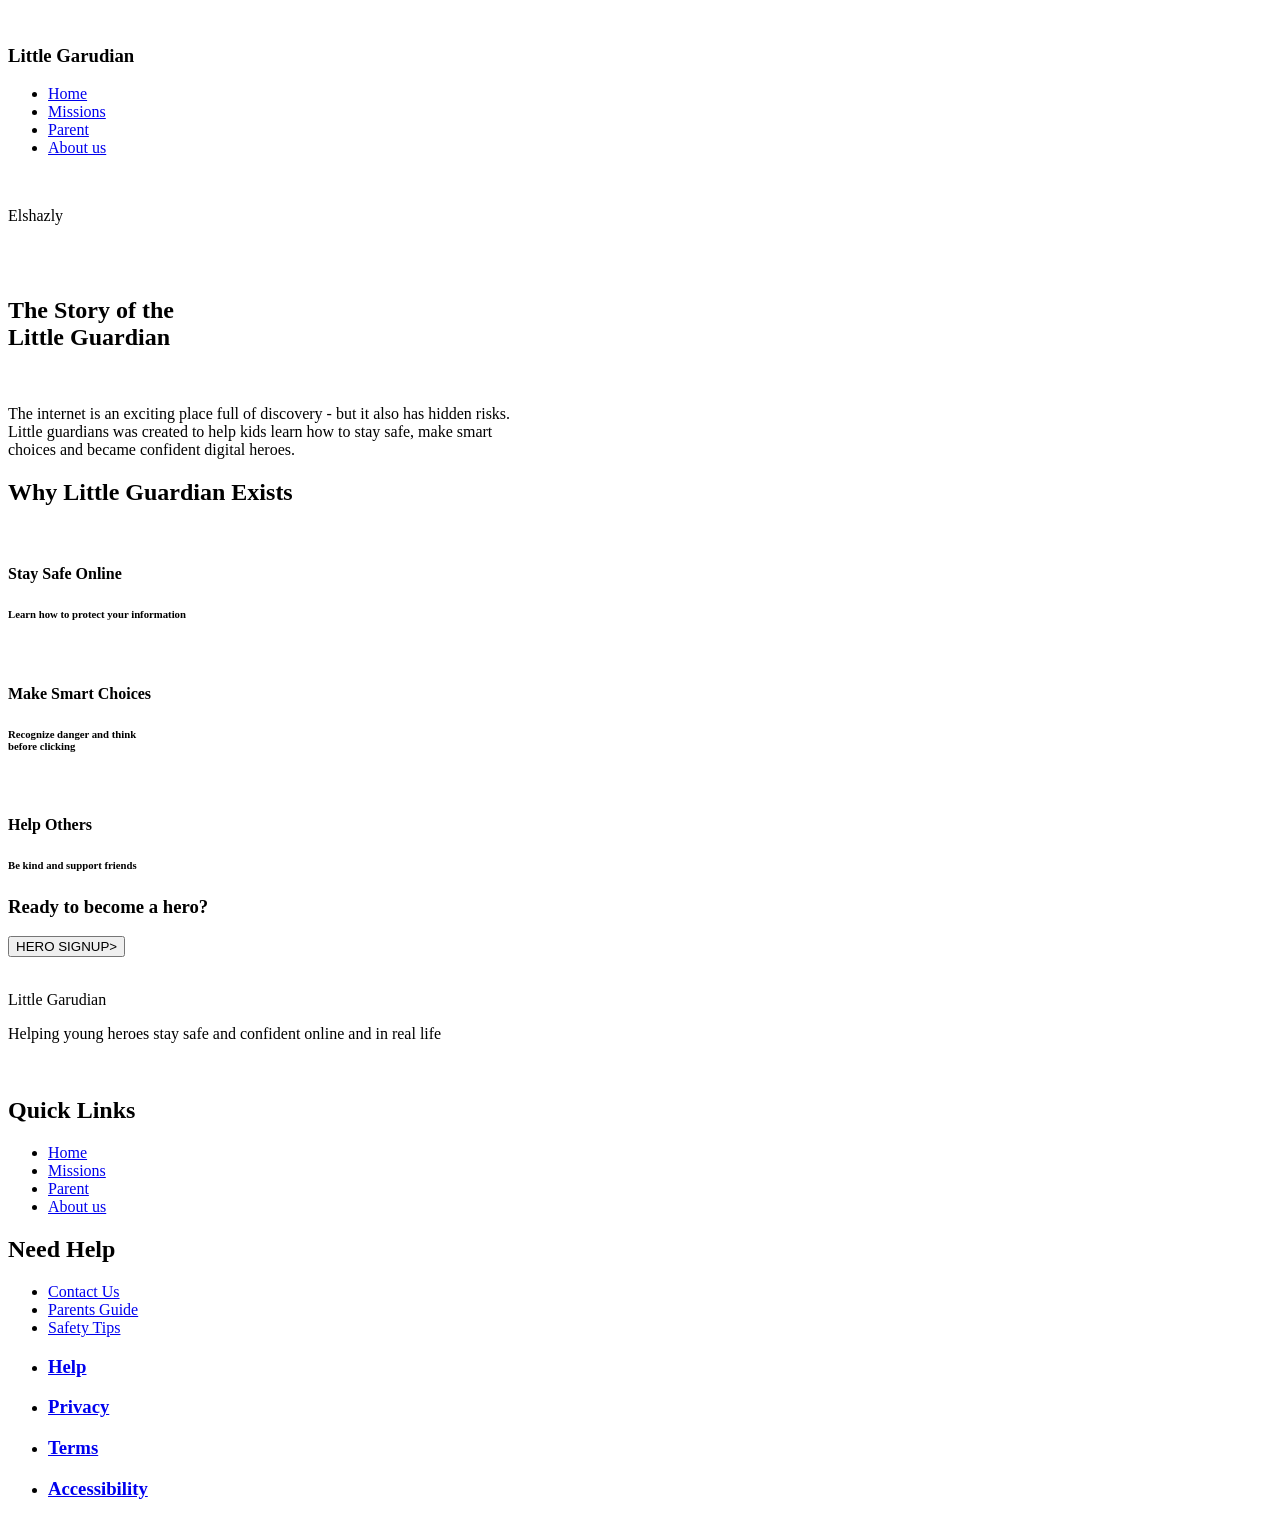
==== aboutus.html @ cb8357ef "Add files via upload" ====
<!DOCTYPE html>
<html lang="en">
<head>
    <meta charset="UTF-8">
    <meta name="viewport" content="width=device-width, initial-scale=1.0">
    <title>About Us</title>
    <link rel="stylesheet" href="CSS/style.css">
</head>


<body>
  <header>
            <div id="logo">
                <img src="image/Ellipse 14.png" width="50px" alt="">
                <h3>Little Garudian</h3>
            </div>

            <nav>
                <ul>
                    <li><a href="index.html" id="home">Home</a></li>
                    <li><a href="missions.html" id="missions">Missions</a></li>
                    <li><a href="Parent.html" id="parent">Parent</a></li>
                    <li><a href="aboutus.html" id="about">About us</a></li>
                </ul>
            </nav>

            <div id="profile">
                <img src="image/Ellipse 8.png" width="40px" alt="">
                <p>Elshazly</p>
                <img src="image/Rectangle 76.png" width="40px" alt="">
            </div>
        </header>

  <section id="one">
    <div id="title"> 
      <img src="image/webdesigncharaters 1.png" alt="" height="320px">
      <h1 id="yellow">The Story of the <br> Little Guardian</h1>
      <img src="image/girlwebdesign.png" alt="" height="330px">
    </div>
    <p id="white"> The internet is an exciting place full of discovery - but it also has hidden risks. <br>
    Little guardians was created to help kids learn how to stay safe, make smart <br> choices
    and became confident digital heroes.</p>
  </section>

  <section id="two">
    <h2 id="white">Why Little Guardian Exists</h2>
    <div id="twop">
      <div id="sec1">
        <img src="image/shield icon.png" alt="" height="90px"> 
        <h4 id="white">Stay Safe Online</h4> 
        <h6 id="white">Learn how to protect your information</h6>
      </div>

      <div id="sec2">
        <img src="image/light bulb icon.png" alt="" height="90px">
        <h4 id="white">Make Smart Choices</h4> 
        <h6 id="white">Recognize danger and think <br> before clicking</h6>
      </div>

      <div id="sec3">
        <img src="image/heart icon.png" alt="" height="80px">
        <h4 id="white">Help Others</h4> 
        <h6 id="white">Be kind and support friends</h6>
      </div>
    </div>
    
  </section>

  <section id="three">
    <h3 id="white">Ready to become a hero?</h3>
    <button>HERO SIGNUP></button>
  </section>

<footer>
            <div>
                <img src="image/Ellipse 14.png" width="50px" alt="">
                <p>Little Garudian</p>
                <p>Helping young heroes stay safe and confident online and in real life</p>

                <div>
                    <a href="#"><img src="image/instagram.png" width="35px" alt=""></a>
                    <a href="#"><img src="image/whatsapp.png" width="35px" alt=""></a>
                    <a href="#"><img src="image/mail.png" width="35px" alt=""></a>
                </div>
            </div>

            <div>
                <h2>Quick Links</h2>
                <ul>
                    <li><a href="#">Home</a></li>
                    <li><a href="#">Missions</a></li>
                    <li><a href="#">Parent</a></li>
                    <li><a href="#">About us</a></li>
                </ul>
            </div>

            <div>
                <h2>Need Help</h2>
                <ul>
                    <li><a href="#">Contact Us</a></li>
                    <li><a href="#">Parents Guide</a></li>
                    <li><a href="#">Safety Tips</a></li>
                </ul>
            </div>

            <div>
                <ul>
                    <li><a href="#"><h3>Help</h3></a></li>
                    <li><a href="#"><h3>Privacy</h3></a></li>
                    <li><a href="#"><h3>Terms</h3></a></li>
                    <li><a href="#"><h3>Accessibility</h3></a></li>
                    
                </ul>
            </div>
        </footer>
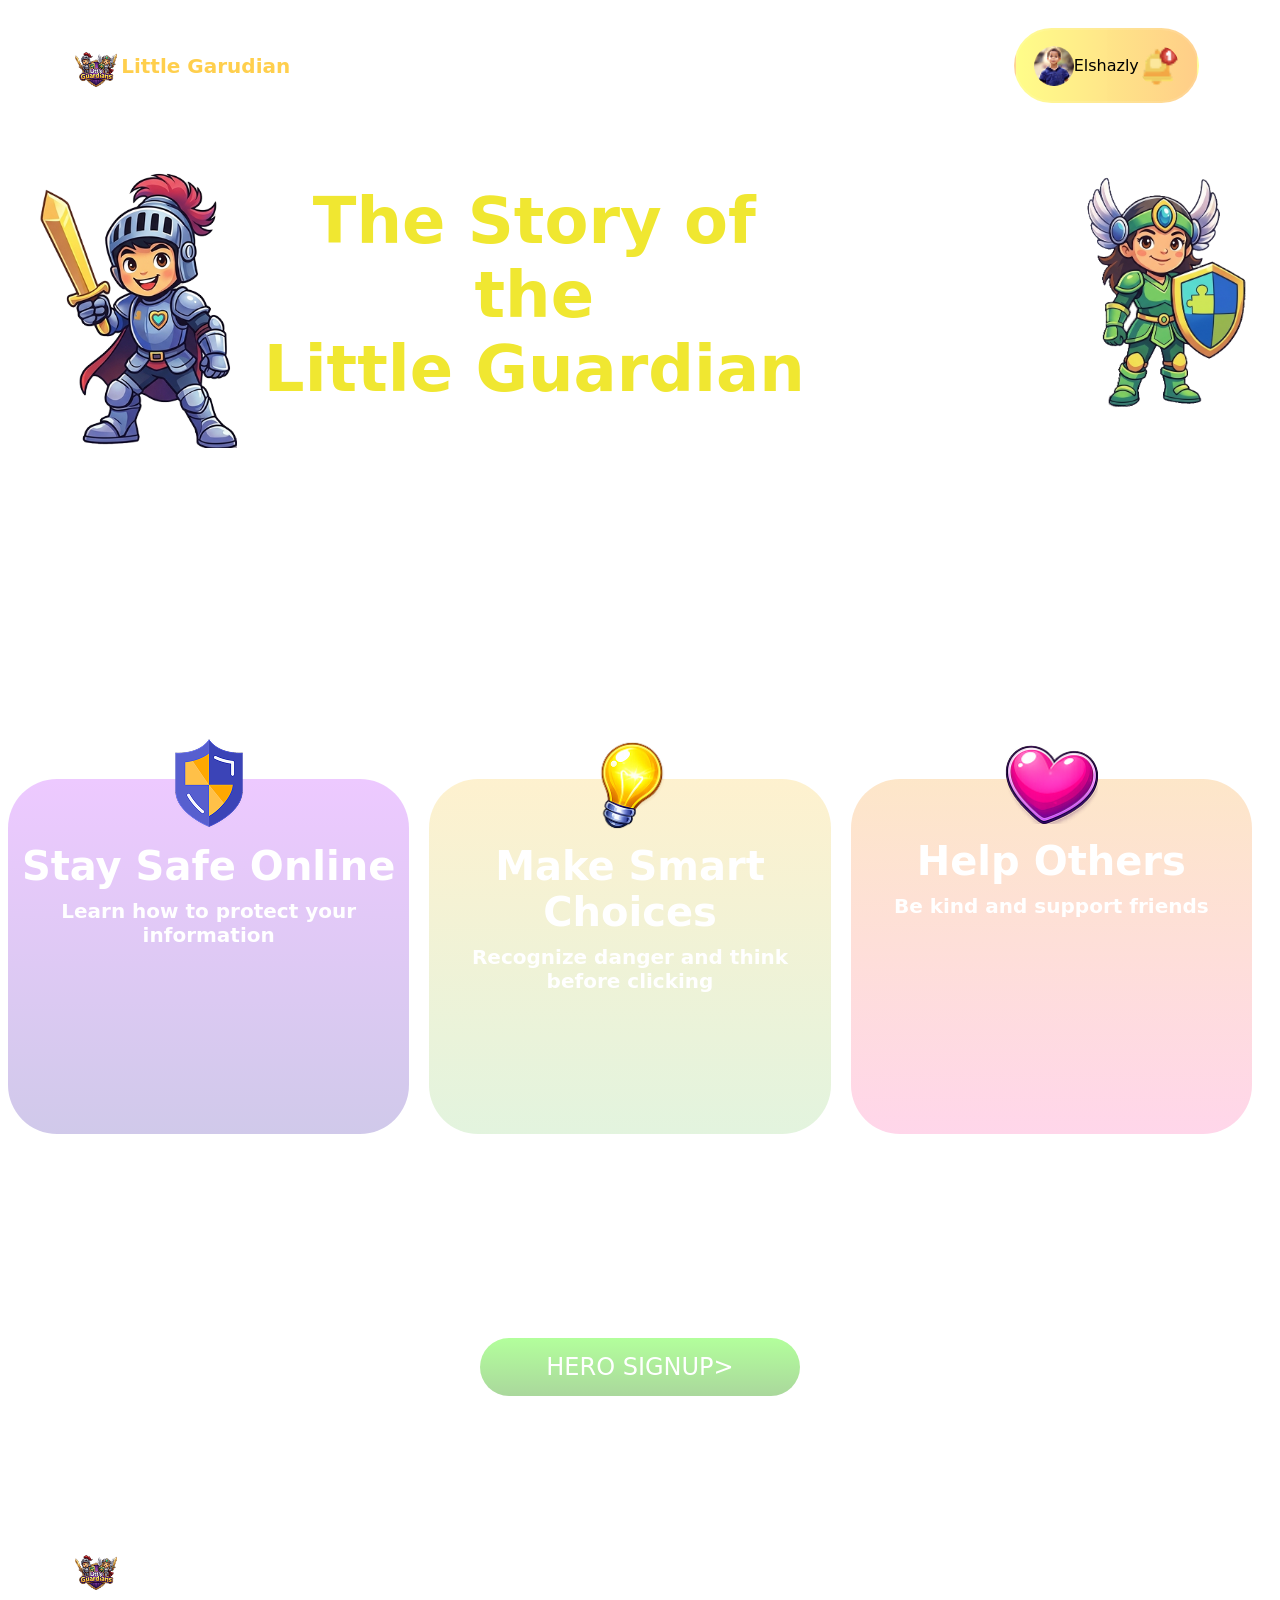
==== commit 254fa8a9: "Update aboutus.html" ====
--- a/aboutus.html
+++ b/aboutus.html
@@ -4,14 +4,14 @@
     <meta charset="UTF-8">
     <meta name="viewport" content="width=device-width, initial-scale=1.0">
     <title>About Us</title>
-    <link rel="stylesheet" href="CSS/style.css">
+    <link rel="stylesheet" href="style.css">
 </head>
 
 
 <body>
   <header>
             <div id="logo">
-                <img src="image/Ellipse 14.png" width="50px" alt="">
+                <img src="Ellipse 14.png" width="50px" alt="">
                 <h3>Little Garudian</h3>
             </div>
 
@@ -25,17 +25,17 @@
             </nav>
 
             <div id="profile">
-                <img src="image/Ellipse 8.png" width="40px" alt="">
+                <img src="Ellipse 8.png" width="40px" alt="">
                 <p>Elshazly</p>
-                <img src="image/Rectangle 76.png" width="40px" alt="">
+                <img src="Rectangle 76.png" width="40px" alt="">
             </div>
         </header>
 
   <section id="one">
     <div id="title"> 
-      <img src="image/webdesigncharaters 1.png" alt="" height="320px">
+      <img src="webdesigncharaters 1.png" alt="" height="320px">
       <h1 id="yellow">The Story of the <br> Little Guardian</h1>
-      <img src="image/girlwebdesign.png" alt="" height="330px">
+      <img src="girlwebdesign.png" alt="" height="330px">
     </div>
     <p id="white"> The internet is an exciting place full of discovery - but it also has hidden risks. <br>
     Little guardians was created to help kids learn how to stay safe, make smart <br> choices
@@ -46,19 +46,19 @@
     <h2 id="white">Why Little Guardian Exists</h2>
     <div id="twop">
       <div id="sec1">
-        <img src="image/shield icon.png" alt="" height="90px"> 
+        <img src="shield icon.png" alt="" height="90px"> 
         <h4 id="white">Stay Safe Online</h4> 
         <h6 id="white">Learn how to protect your information</h6>
       </div>
 
       <div id="sec2">
-        <img src="image/light bulb icon.png" alt="" height="90px">
+        <img src="light bulb icon.png" alt="" height="90px">
         <h4 id="white">Make Smart Choices</h4> 
         <h6 id="white">Recognize danger and think <br> before clicking</h6>
       </div>
 
       <div id="sec3">
-        <img src="image/heart icon.png" alt="" height="80px">
+        <img src="heart icon.png" alt="" height="80px">
         <h4 id="white">Help Others</h4> 
         <h6 id="white">Be kind and support friends</h6>
       </div>
@@ -73,7 +73,7 @@
 
 <footer>
             <div>
-                <img src="image/Ellipse 14.png" width="50px" alt="">
+                <img src="Ellipse 14.png" width="50px" alt="">
                 <p>Little Garudian</p>
                 <p>Helping young heroes stay safe and confident online and in real life</p>
 
@@ -112,4 +112,4 @@
                     
                 </ul>
             </div>
-        </footer>+        </footer>
--- a/style.css
+++ b/style.css
@@ -0,0 +1,301 @@
+@import url('https://fonts.googleapis.com/css2?family=Bagel+Fat+One&family=Oswald:wght@200..700&display=swap');
+
+body{
+   font-family: "Bagel Fat One", system-ui;
+   background-image: url(../image/Layer\ 0.png);
+   background-repeat: no-repeat;
+   background-size: 100%;
+}
+
+/* HEADER */
+
+header{
+    width: 90%;
+    margin: auto;
+    padding: 20px 0;
+    display: flex;
+    align-items: center;
+}
+
+nav{
+    margin-left: auto;
+    margin-right: 40px;
+}
+
+#logo{
+    display: flex;
+    align-items: center;
+    margin-right: 10px;
+}
+
+#logo h3{
+    color: #ffcf4d;
+    font-size: 20px;
+}
+
+nav ul li{
+    display: inline-block;
+    list-style: none;
+    margin-right: 40px;
+}
+
+nav ul li a{
+    text-decoration: none;
+    color: white;
+    font-size: 20px;
+    transition: 0.3s;
+    position: relative;
+}
+
+nav ul li a::after{
+    position: absolute;
+    left: 0;
+    bottom: -5px;
+    width: 0%;
+    height: 3px;
+    background-color: #ffd84d;
+    border-radius: 20px;
+    transition: 0.3s;
+}
+
+#home:hover{
+    color: #FF7BBC;
+}
+
+#home:hover::after{
+    background-color: #FF7BBC;
+}
+
+#missions:hover{
+    color: #F0E731;
+}
+
+#missions:hover::after{
+    background-color: #F0E731;
+}
+
+#parent:hover{
+    color: #73D45D;
+}
+
+#parent:hover::after{
+    background-color: #73D45D;
+}
+
+#about:hover{
+    color: #E787FF;
+}
+
+#about:hover::after{
+    background-color: #E787FF;
+}
+
+#profile{
+    display: flex;
+    align-items: center;
+    margin-right: 10px;
+    background: linear-gradient(to right,#fffb0076,#ff950077);
+    border: 2px solid rgba(255,255,255,0.1);
+    padding: 10px 18px;
+    border-radius: 40px;
+    transition: 0.3s;
+}
+
+#profile:hover{
+    transform: scale(1.05);
+    box-shadow: 0 0 20px rgba(255,216,77,0.7);
+}
+
+#profile img{
+    border-radius: 50%;
+}
+
+#profile p{
+    font-size: 16px;
+}
+
+
+/*section 1*/
+
+#yellow{
+    color: #F0E731;
+}
+
+#white{
+    color: white;
+}
+
+#one{
+    justify-content: space-evenly;
+    justify-items: center;
+    text-align: center;
+}
+
+#title{
+    display: flex;
+    justify-content: center;
+    align-items: center;
+    gap: 10px;
+}
+#one h1{
+    font-size: 64px;
+    margin-bottom: 40px;
+}
+#one p{
+    line-height: 30px;
+    font-size: 24px;
+    width: 900px;
+    margin: auto;
+    text-align: center;
+
+}
+
+#two{
+    justify-content: space-evenly;
+    justify-items: center;
+    text-align: center;
+    margin-top: 80px;
+}
+
+#two h2{
+    font-size: 48px;
+    margin-bottom: 40px;
+}
+
+
+#twop{
+    display: flex;
+    justify-content: center;
+}
+
+#twop div{
+    width: 415px;
+    height: 325px;
+    border-radius: 49px;
+    margin-right: 20px;
+    padding-top: 30px;
+}
+
+#sec1{
+    background: linear-gradient(
+    rgba(170, 0, 255, 0.21),
+    rgba(34, 0, 156, 0.21)
+    );
+}
+
+#sec2{
+    background: linear-gradient(
+    rgba(249, 189, 27, 0.21),
+    rgba(121, 202, 100, 0.21)
+    );
+}
+
+#sec3{
+    background: linear-gradient(
+    rgba(246, 139, 0, 0.21),
+    rgba(255, 62, 156, 0.21)
+    );
+
+}
+
+
+#sec1 img,
+#sec2 img,
+#sec3 img{
+    margin-top: -70px;
+}
+
+#twop h4{
+    font-size: 40px;
+    margin: 10px 0px;
+}
+
+#twop h6{
+    font-size: 20px;
+    margin-top: 0px;
+}
+
+#three{
+    justify-content: space-evenly;
+    justify-items: center;
+    text-align: center;
+    margin-top: 100px;
+    margin-bottom: 100px;
+}
+
+#three h3{
+    font-size: 48px;
+}
+
+#three button{
+    padding: 15px 66px;
+    border-radius: 30px;
+    background: linear-gradient(
+        rgba(59, 255, 0, 0.389),
+        rgba(36, 153, 0, 0.389)
+    );
+    color: white;
+    border: none;
+    font-family: "Bagel Fat One", system-ui;
+    font-size: 24px;
+    transition: 0.3s;
+}
+
+button:hover{
+    transform: scale(1.05);
+    box-shadow: 0 0 20px rgba(36, 153, 0, 0.389);
+}
+
+
+
+/* FOOTER */
+
+footer{
+    background: rgba(255,255,255,0.05);
+    backdrop-filter: blur(3px);
+    padding: 50px 5%;
+    display: flex;
+    justify-content: space-between;
+}
+
+footer div{
+    width: 300px;
+}
+
+footer p{
+    margin: 15px 0;
+    color: white;
+}
+
+footer ul{
+    list-style: none;
+}
+
+footer ul li{
+    margin-bottom: 10px;
+}
+
+footer ul li a{
+    text-decoration: none;
+    color: white;
+    transition: 0.3s;
+}
+
+footer ul li a:hover{
+    color: #ffd84d;
+    padding-left: 8px;
+}
+
+footer h2{
+    margin-bottom: 15px;
+    color: white;
+}
+
+footer img{
+    transition: 0.3s;
+}
+
+footer img:hover{
+    transform: rotate(8deg) scale(1.15);
+    filter: drop-shadow(0 0 10px white);
+}
